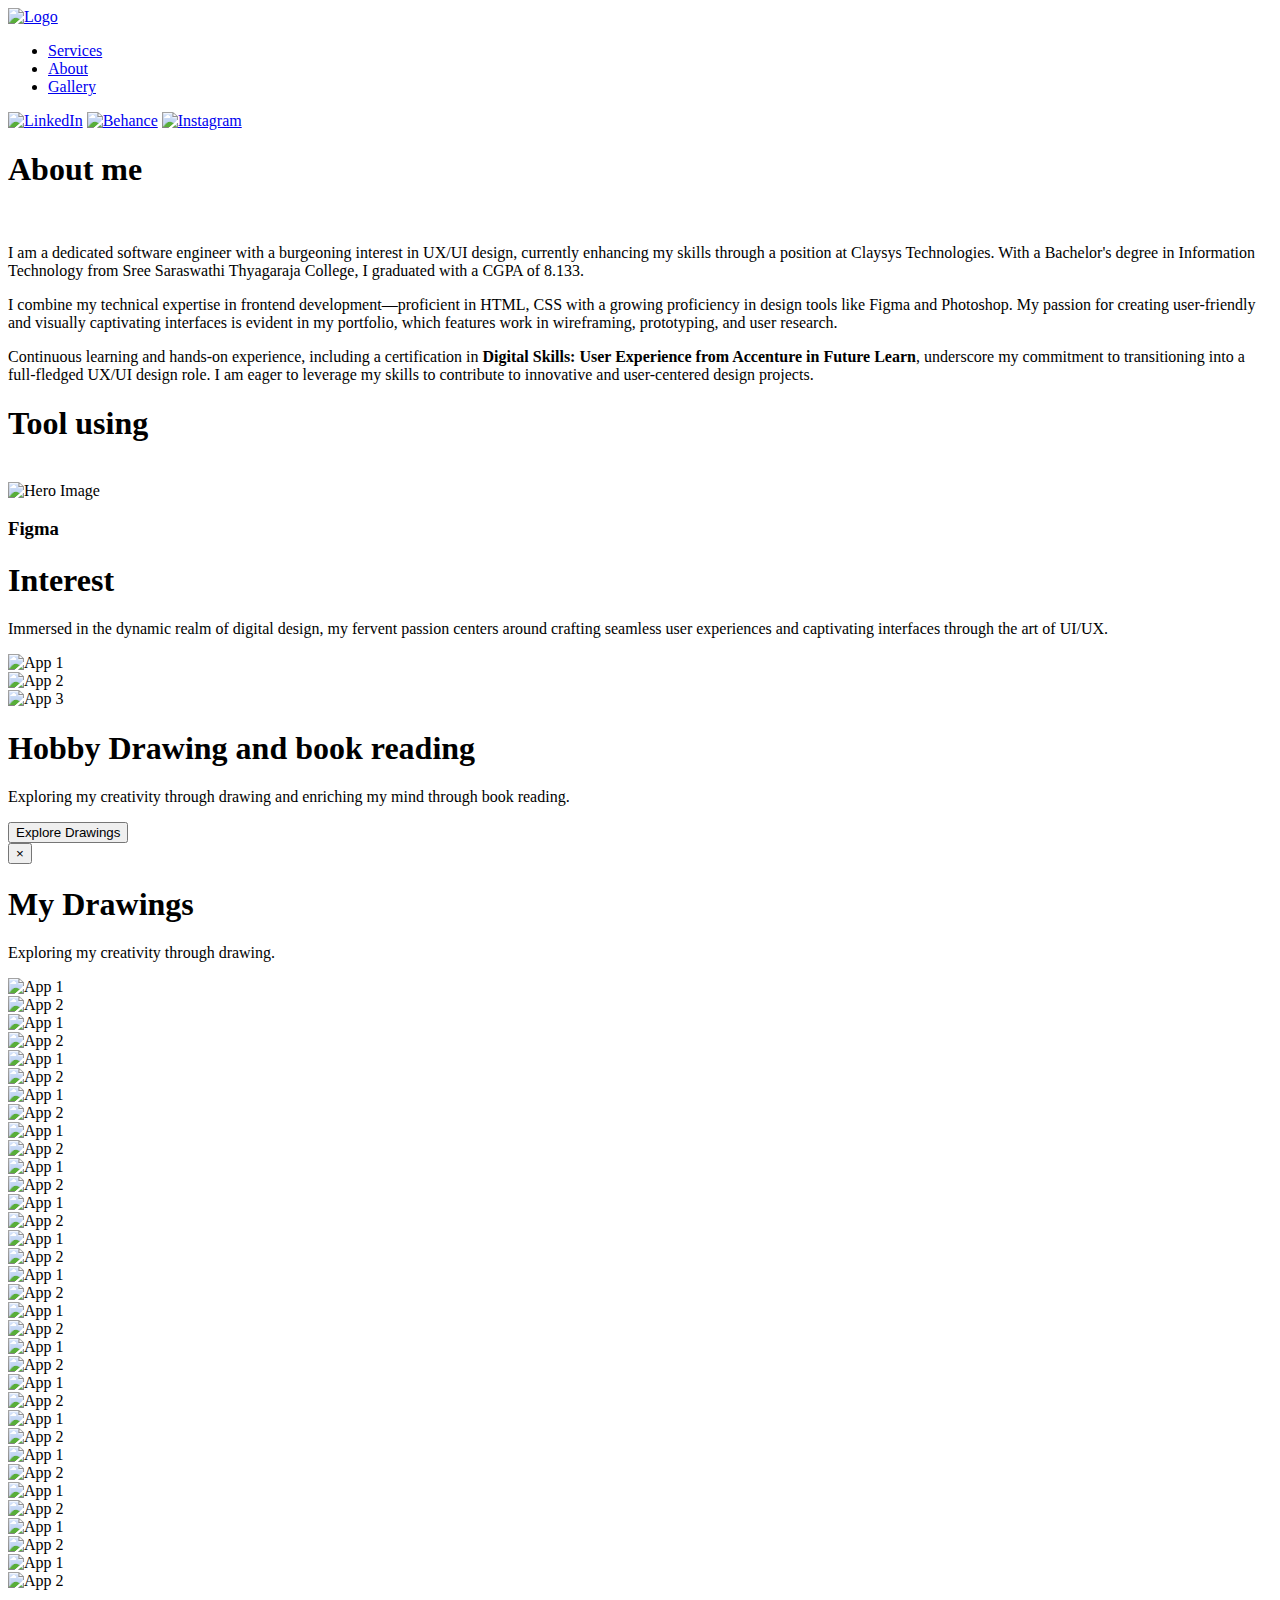
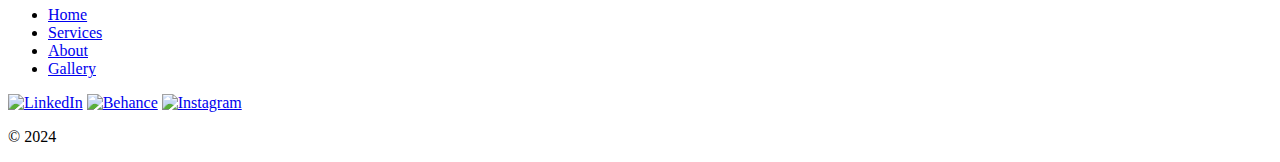
==== About.html @ 4603069f "Add files via upload" ====
<!DOCTYPE html>
<html lang="en">
<head>
    <meta charset="UTF-8">
    <meta name="viewport" content="width=device-width, initial-scale=1.0">
    <title>Gayathri's Portfolio</title>
    <link rel="icon" type="image/png" href="images/Profile/MyPhoto.png">
    <link rel="stylesheet" href="Css/AboutStyle.css">
    <script src="Js/script.js" defer></script>
</head>
<body>
    <div class="Content">
        <header>
            <nav class="navbar">
                <a class="logo" href="index.html">
                    <img src="images/logo.png" alt="Logo">
                </a>
                <ul class="nav-links">
                    <li><a href="Services.html">Services</a></li>
                    <li><a href="About.html" class="Service">About</a></li>
                    <li><a href="Gallery.html">Gallery</a></li>
                </ul>
                <div class="social">
                    <a href="https://www.linkedin.com/in/gayathri-n-0a5011224" class="social-icon" target="_blank"><img src="Images/LinkedIn.png" alt="LinkedIn" width="24px" height="24px"></a>
                    <a href="https://www.behance.net/gayathrin4" class="social-icon" target="_blank"><img src="Images/Behance.png" alt="Behance" width="24px" height="24px"></a>
                    <a href="https://www.instagram.com/uiux.designdazzle?igsh=eHFyc3NlMGcxOTBs" class="social-icon" target="_blank"><img src="Images/Instagram.png" alt="Instagram" width="24px" height="24px"></a>
                </div>
                <div class="hamburger">
                    <span></span>
                    <span></span>
                    <span></span>
                </div>
            </nav>
        </header>
        <div class="project">
            <h1><span>About me</span></h1><br>
            <p>I am a dedicated software engineer with a burgeoning interest in UX/UI design, currently enhancing my skills through a position at Claysys Technologies. With a Bachelor's degree in Information Technology from Sree Saraswathi Thyagaraja College, I graduated with a CGPA of 8.133.</p>
            <p>I combine my technical expertise in frontend development—proficient in HTML, CSS with a growing proficiency in design tools like Figma and Photoshop. My passion for creating user-friendly and visually captivating interfaces is evident in my portfolio, which features work in wireframing, prototyping, and user research.</p>
            <p>Continuous learning and hands-on experience, including a certification in <b>Digital Skills: User Experience from Accenture in Future Learn</b>, underscore my commitment to transitioning into a full-fledged UX/UI design role. I am eager to leverage my skills to contribute to innovative and user-centered design projects.</p>
        </div>
        <!--Hero Section end-->
        <section class="hero">
            <div class="hero-content">
                <h1 class="hero-con">Tool using</h1>
            </div>
            <br>
            <div class="hero-image">
                <img src="images/Figma.png" alt="Hero Image" width="70px" height="70px">
                <h3>Figma</h3>
            </div>
        </section>
        <div class="project">
            <h1><span>Interest</span></h1>
            <p>Immersed in the dynamic realm of digital design, my fervent passion centers around crafting seamless user experiences and captivating interfaces through the art of UI/UX.</p>
        </div>
        <main>
            <div class="grid-container">
                <div class="grid-item">
                    <img src="images/source-2.png" alt="App 1">
                </div>
                <div class="grid-item">
                    <img src="images/source-1.png" alt="App 2">
                </div>
                <div class="grid-item">
                    <img src="images/source-3.png" alt="App 3">
                </div>
            </div>
        </main>
        <div class="Hobby">
            <h1>Hobby <span>Drawing and book reading</span></h1>
            <p class="hero-body">Exploring my creativity through drawing and enriching my mind through book reading.</p>
            <button id="popup-btn-drawing" onclick="openPopupDrawing()">Explore Drawings</button>
        </div>
    </div>
    <!--Drawing popup-->
    <div id="popup-overlay-drawing" class="popup-overlay"></div>
    <div class="Popup-drawing" id="popup-drawing">
        <button class="close-btn" onclick="closePopupDrawing()">×</button>
        <div class="text-content">
            <h1>My Drawings</h1>
            <p>Exploring my creativity through drawing.</p>
        </div>
        <main>
            <div class="grid-container">
                <div class="grid-item">
                    <img src="images/Drawing/Drawing-01.png" alt="App 1">
                </div>
                <div class="grid-item">
                    <img src="images/Drawing/Drawing-02.png" alt="App 2">
                </div>                  
            </div>            
            <div class="grid-container">
                <div class="grid-item">
                    <img src="images/Drawing/Drawing-03.png" alt="App 1">
                </div>
                <div class="grid-item">
                    <img src="images/Drawing/Drawing-04.png" alt="App 2">
                </div>                  
            </div>   
            <div class="grid-container">
                <div class="grid-item">
                    <img src="images/Drawing/Drawing-05.png" alt="App 1">
                </div>
                <div class="grid-item">
                    <img src="images/Drawing/Drawing-06.png" alt="App 2">
                </div>                  
            </div>   
            <div class="grid-container">
                <div class="grid-item">
                    <img src="images/Drawing/Drawing-07.png" alt="App 1">
                </div>
                <div class="grid-item">
                    <img src="images/Drawing/Drawing-08.png" alt="App 2">
                </div>                  
            </div>   
            <div class="grid-container">
                <div class="grid-item">
                    <img src="images/Drawing/Drawing-09.png" alt="App 1">
                </div>
                <div class="grid-item">
                    <img src="images/Drawing/Drawing-10.png" alt="App 2">
                </div>                  
            </div>   

            <div class="grid-container">
                <div class="grid-item">
                    <img src="images/Drawing/Drawing-11.png" alt="App 1">
                </div>
                <div class="grid-item">
                    <img src="images/Drawing/Drawing-12.png" alt="App 2">
                </div>                  
            </div>   <div class="grid-container">
                <div class="grid-item">
                    <img src="images/Drawing/Drawing-13.png" alt="App 1">
                </div>
                <div class="grid-item">
                    <img src="images/Drawing/Drawing-14.png" alt="App 2">
                </div>                  
            </div>   
            <div class="grid-container">
                <div class="grid-item">
                    <img src="images/Drawing/Drawing-15.png" alt="App 1">
                </div>
                <div class="grid-item">
                    <img src="images/Drawing/Drawing-16.png" alt="App 2">
                </div>                  
            </div>   
            <div class="grid-container">
                <div class="grid-item">
                    <img src="images/Drawing/Drawing-17.png" alt="App 1">
                </div>
                <div class="grid-item">
                    <img src="images/Drawing/Drawing-18.png" alt="App 2">
                </div>                  
            </div>   
            <div class="grid-container">
                <div class="grid-item">
                    <img src="images/Drawing/Drawing-19.png" alt="App 1">
                </div>
                <div class="grid-item">
                    <img src="images/Drawing/Drawing-20.png" alt="App 2">
                </div>                  
            </div>   
            <div class="grid-container">
                <div class="grid-item">
                    <img src="images/Drawing/Drawing-21.png" alt="App 1">
                </div>
                <div class="grid-item">
                    <img src="images/Drawing/Drawing-22.png" alt="App 2">
                </div>                  
            </div>   
            <div class="grid-container">
                <div class="grid-item">
                    <img src="images/Drawing/Drawing-23.png" alt="App 1">
                </div>
                <div class="grid-item">
                    <img src="images/Drawing/Drawing-24.png" alt="App 2">
                </div>                  
            </div>   
            <div class="grid-container">
                <div class="grid-item">
                    <img src="images/Drawing/Drawing-25.png" alt="App 1">
                </div>
                <div class="grid-item">
                    <img src="images/Drawing/Drawing-26.png" alt="App 2">
                </div>                  
            </div>   
            <div class="grid-container">
                <div class="grid-item">
                    <img src="images/Drawing/Drawing-27.png" alt="App 1">
                </div>
                <div class="grid-item">
                    <img src="images/Drawing/Drawing-28.png" alt="App 2">
                </div>                  
            </div> 
            <div class="grid-container">
                <div class="grid-item">
                    <img src="images/Drawing/Drawing-29.png" alt="App 1">
                </div>
                <div class="grid-item">
                    <img src="images/Drawing/Drawing-30.png" alt="App 2">
                </div>                  
            </div> 
            <div class="grid-container">
                <div class="grid-item">
                    <img src="images/Drawing/Drawing-31.png" alt="App 1">
                </div>
                <div class="grid-item">
                    <img src="images/Drawing/Drawing-32.png" alt="App 2">
                </div>                  
            </div> 
            <div class="grid-container">
                <div class="grid-item">
                    <img src="images/Drawing/Drawing-33.png" alt="App 1">
                </div>
                <div class="grid-item">
                    <img src="images/Drawing/Drawing-34.png" alt="App 2">
                </div>                  
            </div> 

        </main>
    </div>
    <footer>
        <ul>
            <li><a href="index.html">Home</a></li>
            <li><a href="Services.html">Services</a></li>
            <li><a href="About.html">About</a></li>
            <li><a href="Gallery.html">Gallery</a></li>
        </ul>
        <div>
            <a href="https://www.linkedin.com/in/gayathri-n-0a5011224" class="social-icon" target="_blank"><img src="Images/LinkedIn1.png" alt="LinkedIn" width="24px" height="24px"></a>
            <a href="https://www.behance.net/gayathrin4" class="social-icon" target="_blank"><img src="Images/Behance1.png" alt="Behance" width="24px" height="24px"></a>
            <a href="https://www.instagram.com/uiux.designdazzle?igsh=eHFyc3NlMGcxOTBs" class="social-icon" target="_blank"><img src="Images/Instagram1.png" alt="Instagram" width="24px" height="24px"></a>
        </div>
        <p>&copy; 2024</p>
    </footer>
</body>
</html>
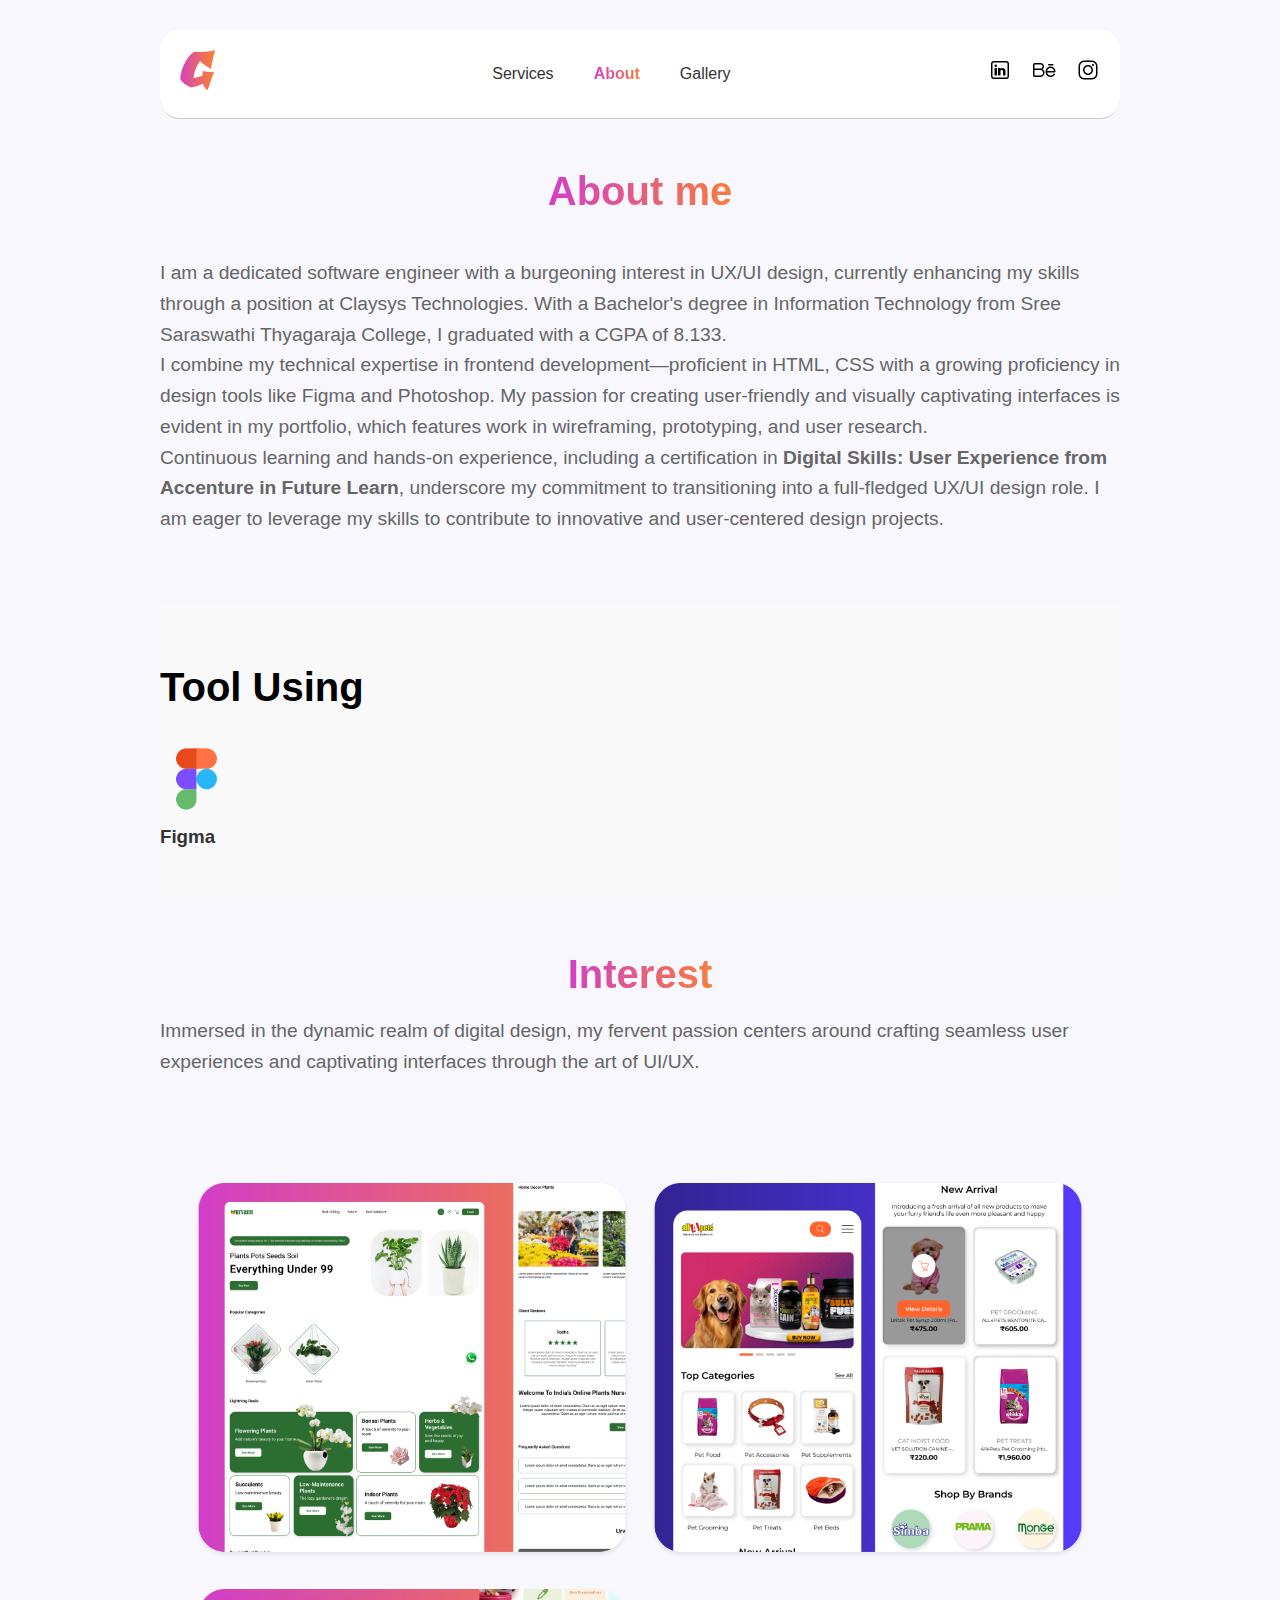
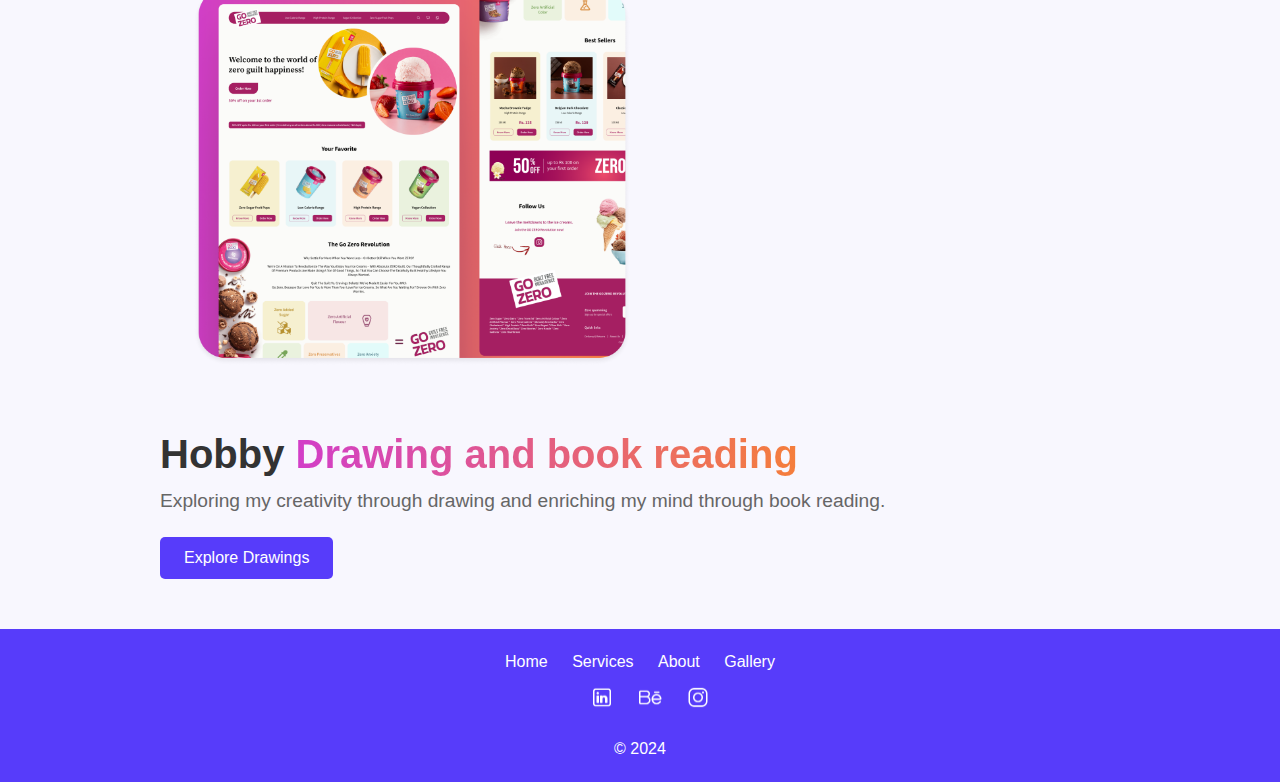
==== commit 6c0e0c66: "Update About.html" ====
--- a/About.html
+++ b/About.html
@@ -13,7 +13,7 @@
         <header>
             <nav class="navbar">
                 <a class="logo" href="index.html">
-                    <img src="images/logo.png" alt="Logo">
+                    <img src="Images/Logo.png" alt="Logo">
                 </a>
                 <ul class="nav-links">
                     <li><a href="Services.html">Services</a></li>
@@ -45,7 +45,7 @@
             </div>
             <br>
             <div class="hero-image">
-                <img src="images/Figma.png" alt="Hero Image" width="70px" height="70px">
+                <img src="Images/Figma.png" alt="Hero Image" width="70px" height="70px">
                 <h3>Figma</h3>
             </div>
         </section>
@@ -56,13 +56,13 @@
         <main>
             <div class="grid-container">
                 <div class="grid-item">
-                    <img src="images/source-2.png" alt="App 1">
-                </div>
-                <div class="grid-item">
-                    <img src="images/source-1.png" alt="App 2">
-                </div>
-                <div class="grid-item">
-                    <img src="images/source-3.png" alt="App 3">
+                    <img src="Images/source-2.png" alt="App 1">
+                </div>
+                <div class="grid-item">
+                    <img src="Images/source-1.png" alt="App 2">
+                </div>
+                <div class="grid-item">
+                    <img src="Images/source-3.png" alt="App 3">
                 </div>
             </div>
         </main>
@@ -83,138 +83,138 @@
         <main>
             <div class="grid-container">
                 <div class="grid-item">
-                    <img src="images/Drawing/Drawing-01.png" alt="App 1">
-                </div>
-                <div class="grid-item">
-                    <img src="images/Drawing/Drawing-02.png" alt="App 2">
+                    <img src="Images/Drawing/Drawing-01.png" alt="App 1">
+                </div>
+                <div class="grid-item">
+                    <img src="Images/Drawing/Drawing-02.png" alt="App 2">
                 </div>                  
             </div>            
             <div class="grid-container">
                 <div class="grid-item">
-                    <img src="images/Drawing/Drawing-03.png" alt="App 1">
-                </div>
-                <div class="grid-item">
-                    <img src="images/Drawing/Drawing-04.png" alt="App 2">
-                </div>                  
-            </div>   
-            <div class="grid-container">
-                <div class="grid-item">
-                    <img src="images/Drawing/Drawing-05.png" alt="App 1">
-                </div>
-                <div class="grid-item">
-                    <img src="images/Drawing/Drawing-06.png" alt="App 2">
-                </div>                  
-            </div>   
-            <div class="grid-container">
-                <div class="grid-item">
-                    <img src="images/Drawing/Drawing-07.png" alt="App 1">
-                </div>
-                <div class="grid-item">
-                    <img src="images/Drawing/Drawing-08.png" alt="App 2">
-                </div>                  
-            </div>   
-            <div class="grid-container">
-                <div class="grid-item">
-                    <img src="images/Drawing/Drawing-09.png" alt="App 1">
-                </div>
-                <div class="grid-item">
-                    <img src="images/Drawing/Drawing-10.png" alt="App 2">
+                    <img src="Images/Drawing/Drawing-03.png" alt="App 1">
+                </div>
+                <div class="grid-item">
+                    <img src="Images/Drawing/Drawing-04.png" alt="App 2">
+                </div>                  
+            </div>   
+            <div class="grid-container">
+                <div class="grid-item">
+                    <img src="Images/Drawing/Drawing-05.png" alt="App 1">
+                </div>
+                <div class="grid-item">
+                    <img src="Images/Drawing/Drawing-06.png" alt="App 2">
+                </div>                  
+            </div>   
+            <div class="grid-container">
+                <div class="grid-item">
+                    <img src="Images/Drawing/Drawing-07.png" alt="App 1">
+                </div>
+                <div class="grid-item">
+                    <img src="Images/Drawing/Drawing-08.png" alt="App 2">
+                </div>                  
+            </div>   
+            <div class="grid-container">
+                <div class="grid-item">
+                    <img src="Images/Drawing/Drawing-09.png" alt="App 1">
+                </div>
+                <div class="grid-item">
+                    <img src="Images/Drawing/Drawing-10.png" alt="App 2">
                 </div>                  
             </div>   
 
             <div class="grid-container">
                 <div class="grid-item">
-                    <img src="images/Drawing/Drawing-11.png" alt="App 1">
-                </div>
-                <div class="grid-item">
-                    <img src="images/Drawing/Drawing-12.png" alt="App 2">
+                    <img src="Images/Drawing/Drawing-11.png" alt="App 1">
+                </div>
+                <div class="grid-item">
+                    <img src="Images/Drawing/Drawing-12.png" alt="App 2">
                 </div>                  
             </div>   <div class="grid-container">
                 <div class="grid-item">
-                    <img src="images/Drawing/Drawing-13.png" alt="App 1">
-                </div>
-                <div class="grid-item">
-                    <img src="images/Drawing/Drawing-14.png" alt="App 2">
-                </div>                  
-            </div>   
-            <div class="grid-container">
-                <div class="grid-item">
-                    <img src="images/Drawing/Drawing-15.png" alt="App 1">
-                </div>
-                <div class="grid-item">
-                    <img src="images/Drawing/Drawing-16.png" alt="App 2">
-                </div>                  
-            </div>   
-            <div class="grid-container">
-                <div class="grid-item">
-                    <img src="images/Drawing/Drawing-17.png" alt="App 1">
-                </div>
-                <div class="grid-item">
-                    <img src="images/Drawing/Drawing-18.png" alt="App 2">
-                </div>                  
-            </div>   
-            <div class="grid-container">
-                <div class="grid-item">
-                    <img src="images/Drawing/Drawing-19.png" alt="App 1">
-                </div>
-                <div class="grid-item">
-                    <img src="images/Drawing/Drawing-20.png" alt="App 2">
-                </div>                  
-            </div>   
-            <div class="grid-container">
-                <div class="grid-item">
-                    <img src="images/Drawing/Drawing-21.png" alt="App 1">
-                </div>
-                <div class="grid-item">
-                    <img src="images/Drawing/Drawing-22.png" alt="App 2">
-                </div>                  
-            </div>   
-            <div class="grid-container">
-                <div class="grid-item">
-                    <img src="images/Drawing/Drawing-23.png" alt="App 1">
-                </div>
-                <div class="grid-item">
-                    <img src="images/Drawing/Drawing-24.png" alt="App 2">
-                </div>                  
-            </div>   
-            <div class="grid-container">
-                <div class="grid-item">
-                    <img src="images/Drawing/Drawing-25.png" alt="App 1">
-                </div>
-                <div class="grid-item">
-                    <img src="images/Drawing/Drawing-26.png" alt="App 2">
-                </div>                  
-            </div>   
-            <div class="grid-container">
-                <div class="grid-item">
-                    <img src="images/Drawing/Drawing-27.png" alt="App 1">
-                </div>
-                <div class="grid-item">
-                    <img src="images/Drawing/Drawing-28.png" alt="App 2">
-                </div>                  
-            </div> 
-            <div class="grid-container">
-                <div class="grid-item">
-                    <img src="images/Drawing/Drawing-29.png" alt="App 1">
-                </div>
-                <div class="grid-item">
-                    <img src="images/Drawing/Drawing-30.png" alt="App 2">
-                </div>                  
-            </div> 
-            <div class="grid-container">
-                <div class="grid-item">
-                    <img src="images/Drawing/Drawing-31.png" alt="App 1">
-                </div>
-                <div class="grid-item">
-                    <img src="images/Drawing/Drawing-32.png" alt="App 2">
-                </div>                  
-            </div> 
-            <div class="grid-container">
-                <div class="grid-item">
-                    <img src="images/Drawing/Drawing-33.png" alt="App 1">
-                </div>
-                <div class="grid-item">
-                    <img src="images/Drawing/Drawing-34.png" alt="App 2">
+                    <img src="Images/Drawing/Drawing-13.png" alt="App 1">
+                </div>
+                <div class="grid-item">
+                    <img src="Images/Drawing/Drawing-14.png" alt="App 2">
+                </div>                  
+            </div>   
+            <div class="grid-container">
+                <div class="grid-item">
+                    <img src="Images/Drawing/Drawing-15.png" alt="App 1">
+                </div>
+                <div class="grid-item">
+                    <img src="Images/Drawing/Drawing-16.png" alt="App 2">
+                </div>                  
+            </div>   
+            <div class="grid-container">
+                <div class="grid-item">
+                    <img src="Images/Drawing/Drawing-17.png" alt="App 1">
+                </div>
+                <div class="grid-item">
+                    <img src="Images/Drawing/Drawing-18.png" alt="App 2">
+                </div>                  
+            </div>   
+            <div class="grid-container">
+                <div class="grid-item">
+                    <img src="Images/Drawing/Drawing-19.png" alt="App 1">
+                </div>
+                <div class="grid-item">
+                    <img src="Images/Drawing/Drawing-20.png" alt="App 2">
+                </div>                  
+            </div>   
+            <div class="grid-container">
+                <div class="grid-item">
+                    <img src="Images/Drawing/Drawing-21.png" alt="App 1">
+                </div>
+                <div class="grid-item">
+                    <img src="Images/Drawing/Drawing-22.png" alt="App 2">
+                </div>                  
+            </div>   
+            <div class="grid-container">
+                <div class="grid-item">
+                    <img src="Images/Drawing/Drawing-23.png" alt="App 1">
+                </div>
+                <div class="grid-item">
+                    <img src="Images/Drawing/Drawing-24.png" alt="App 2">
+                </div>                  
+            </div>   
+            <div class="grid-container">
+                <div class="grid-item">
+                    <img src="Images/Drawing/Drawing-25.png" alt="App 1">
+                </div>
+                <div class="grid-item">
+                    <img src="Images/Drawing/Drawing-26.png" alt="App 2">
+                </div>                  
+            </div>   
+            <div class="grid-container">
+                <div class="grid-item">
+                    <img src="Images/Drawing/Drawing-27.png" alt="App 1">
+                </div>
+                <div class="grid-item">
+                    <img src="Images/Drawing/Drawing-28.png" alt="App 2">
+                </div>                  
+            </div> 
+            <div class="grid-container">
+                <div class="grid-item">
+                    <img src="Images/Drawing/Drawing-29.png" alt="App 1">
+                </div>
+                <div class="grid-item">
+                    <img src="Images/Drawing/Drawing-30.png" alt="App 2">
+                </div>                  
+            </div> 
+            <div class="grid-container">
+                <div class="grid-item">
+                    <img src="Images/Drawing/Drawing-31.png" alt="App 1">
+                </div>
+                <div class="grid-item">
+                    <img src="Images/Drawing/Drawing-32.png" alt="App 2">
+                </div>                  
+            </div> 
+            <div class="grid-container">
+                <div class="grid-item">
+                    <img src="Images/Drawing/Drawing-33.png" alt="App 1">
+                </div>
+                <div class="grid-item">
+                    <img src="Images/Drawing/Drawing-34.png" alt="App 2">
                 </div>                  
             </div> 
 
--- a/Css/AboutStyle.css
+++ b/Css/AboutStyle.css
@@ -0,0 +1,420 @@
+* {
+    margin: 0;
+    padding: 0;
+    box-sizing: border-box;
+}
+
+body {
+    font-family: 'Segoe UI', Tahoma, Geneva, Verdana, sans-serif, sans-serif;
+    color: #333;
+    background-color: #F8F7FE;
+    line-height: 1.6;
+}
+.Content{
+    margin: 30px 160px 0 160px;
+}
+
+header {
+    background-color: #ffffff;
+    padding: 20px;
+    border-bottom: 1px solid #ccc;
+    border-radius: 20px;
+}
+
+.navbar {
+    display: flex;
+    justify-content: space-between;
+    align-items: center;
+    position: relative;
+}
+
+.logo img {
+    height: 40px;
+}
+
+.nav-links {
+    display: flex;
+    list-style: none;
+}
+
+.nav-links li {
+    margin-left: 40px;
+}
+
+.nav-links li a {
+    text-decoration: none;
+    color: #333;
+    font-weight: 500;
+}
+
+.nav-links .Service{
+    font-weight: 700;
+    background: linear-gradient(to right, #D23EC8, #F57E3B);
+    -webkit-background-clip: text;
+    background-clip: text;
+    color: transparent;
+}
+
+.social {
+    display: flex;
+}
+
+.social-icon {
+    margin-left: 20px;
+    text-decoration: none;
+    color: #333;
+}
+
+.hamburger {
+    display: none;
+    flex-direction: column;
+    cursor: pointer;
+}
+
+.hamburger span {
+    height: 2px;
+    width: 25px;
+    background: #333;
+    margin: 4px;
+    border-radius: 5px;
+}
+
+.hero {
+    align-items: center;
+    padding: 50px 0px;
+    background-color: #f9f9f9;
+}
+
+.hero-content {
+    max-width: 50%;
+    align-items: center;
+}
+
+.hero-content h1{
+    text-transform: capitalize;
+    font-size: 2.5em;
+    color: #000;
+    align-items: center;
+}
+
+.hero-content h1 span{
+    color: #5B5EFC;
+    margin-bottom: 20px;
+}
+
+.hero-content h2 {
+    font-size: 2em;
+    background: linear-gradient(to right, #D23EC8, #F57E3B);
+    -webkit-background-clip: text;
+    background-clip: text;
+    color: transparent;
+    
+}
+
+.hero-content h2 span {
+    background: linear-gradient(to right, #D23EC8, #F57E3B);
+    -webkit-background-clip: text;
+    background-clip: text;
+    color: transparent;
+}
+
+.hero-image img {
+    max-width: 100%;
+    height: auto;
+}
+
+div h1 {
+    font-size: 2.5rem;
+    margin: 0;
+}
+
+div h1 span {
+    background: linear-gradient(to right, #D23EC8, #F57E3B);
+    -webkit-background-clip: text;
+    background-clip: text;
+    color: transparent;
+}
+
+div .hero-body{
+    font-size: 1.2rem;
+    color: #666;
+}
+
+div p {
+    font-size: 1.2rem;
+    color: #fff;
+}
+
+div button {
+    margin-top: 20px;
+    background-color: #573CFA;
+    color: #fff;
+    border: none;
+    padding: 0.75rem 1.5rem;
+    font-size: 1rem;
+    cursor: pointer;
+    border-radius: 5px;
+    transition: background-color 0.3s;
+}
+
+/* div button:hover {
+    background-color: #573CFA;
+} */
+
+main {
+    padding: 2rem;
+}
+
+.grid-container {
+    display: grid;
+    grid-template-columns: repeat(auto-fill, minmax(300px, 1fr));
+    gap: 1rem;
+    margin-bottom: 1rem;
+}
+
+.grid-item {
+    background-color: none;
+   
+}
+
+.grid-item img {
+    width: 100%;
+    box-shadow: 0 rgba(0, 0, 0, 0.1);
+}
+
+.project{
+    margin: 40px auto;    
+    margin-bottom: 70px;
+}
+
+.project h1 {
+    text-align: center;
+    font-size: 2.5rem;
+    margin-bottom: 10px;
+}
+
+.project h1 span {
+    background: linear-gradient(to right, #D23EC8, #F57E3B);
+    -webkit-background-clip: text;
+    background-clip: text;
+    color: transparent;
+}
+
+.project p {
+    margin: 0 auto;
+    font-size: 1.2rem;
+    color: #666;
+}
+.container {
+    display: flex;
+    flex-direction: row;
+    align-items: center;
+    overflow: hidden;
+    max-width: 1200px;
+    margin-bottom: 30px;
+}
+
+.text-content {
+    padding: 2rem;
+    flex: 1;
+}
+
+.text-content h2 {
+    background: linear-gradient(to right, #D23EC8, #F57E3B);
+    -webkit-background-clip: text;
+    background-clip: text;
+    color: transparent;
+    font-size: 1rem;
+    text-transform: uppercase;
+}
+
+.text-content h1 {
+    font-size: 2.5rem;
+    margin: 0;
+    margin-bottom: 1rem;
+}
+
+.text-content p {
+    font-size: 1.2rem;
+    color: #666;
+    margin-bottom: 2rem;
+}
+
+.container .text-content .view-more-container{
+    display: flex;
+    align-items: center;
+}
+
+.view-more {
+    font-size: 1rem;
+    background: linear-gradient(to right, #D23EC8, #F57E3B);
+    -webkit-background-clip: text;
+    background-clip: text;
+    color: transparent;
+    text-decoration: none;
+    font-weight: bold;
+    align-items: center;
+    margin-right: 0.5rem;
+}
+
+.view-more:hover {
+    text-decoration: underline;
+}
+
+.image-content {
+    flex: 1;
+}
+
+.image-content img {
+    width: 100%;
+    height: auto;
+    border-top-right-radius: 10px;
+    border-bottom-right-radius: 10px;
+}
+
+footer {
+    background: #573CFA;
+    color: #fff;
+    padding: 20px;
+    text-align: center;
+}
+
+footer div{
+    margin-bottom: 20px;
+}
+
+footer ul {
+    list-style: none;
+    padding: 0;
+    margin-bottom: 10px;
+}
+
+footer ul li {
+    display: inline;
+    margin: 0 10px;
+}
+
+footer ul li a {
+    color: #fff;
+    text-decoration: none;
+}
+
+footer p{
+    font-size: 1rem;
+}
+
+.Popup-drawing{
+    display: none;
+    position: fixed;
+    left: 50%;
+    top: 50%;
+    transform: translate(-50%, -50%);
+    padding: 20px;
+    background-color: white;
+    box-shadow: 0 2px 10px rgba(0, 0, 0, 0.1);
+    border-radius: 5px;
+    z-index: 1000;
+    max-width: 90%;
+    max-height: 90%;
+    overflow-y: auto;
+}
+
+.popup-overlay {
+    display: none;
+    position: fixed;
+    left: 0;
+    top: 0;
+    width: 100%;
+    height: 100%;
+    background-color: rgba(0, 0, 0, 0.5);
+    z-index: 999;
+}
+
+.close-btn {
+    position: absolute;
+    top: 10px;
+    right: 10px;
+    border: none;
+    font-size: 40px;
+    cursor: pointer;
+    color: #000;
+    background-color: #fff;
+}
+
+.Hobby{
+    margin-bottom: 50px;
+}
+
+@media (max-width: 768px) {
+    .nav-links,
+    .social {
+        display: none;
+    }
+
+    .Content{
+        margin: 20px 30px 0 30px;
+    }
+
+    .nav-links.mobile-nav {
+        display: flex;
+        flex-direction: column;
+        width: 100%;
+        position: absolute;
+        top: 60px;
+        left: 0;
+        background-color: white;
+        border-top: 1px solid #ccc;
+    }
+
+    .nav-links.mobile-nav li {
+        text-align: center;
+        margin: 10px 0;
+    }
+
+    .social.mobile-nav {
+        display: flex;
+        justify-content: center;
+        margin-top: 10px;
+    }
+
+    .hamburger {
+        display: flex;
+    }
+
+    .hero {
+        flex-direction: column;
+        text-align: center;
+    }
+
+    .hero-content {
+        max-width: 100%;
+    }
+
+    .hero-content h1{
+        text-transform: capitalize;
+        font-size: 2em;
+        color: #000;
+        margin-bottom: 20px;
+    }
+
+    div h1 {
+        font-size: 2rem;
+        margin: 0;
+    }
+
+    .project h1 {
+        font-size: 2rem;
+        margin: 0;
+    }
+
+    .container {
+        flex-direction: column;
+    }
+
+    .image-content img {
+        align-items: center;
+        border-radius: 0;
+        border-bottom-left-radius: 10px;
+        border-bottom-right-radius: 10px;
+    }
+}
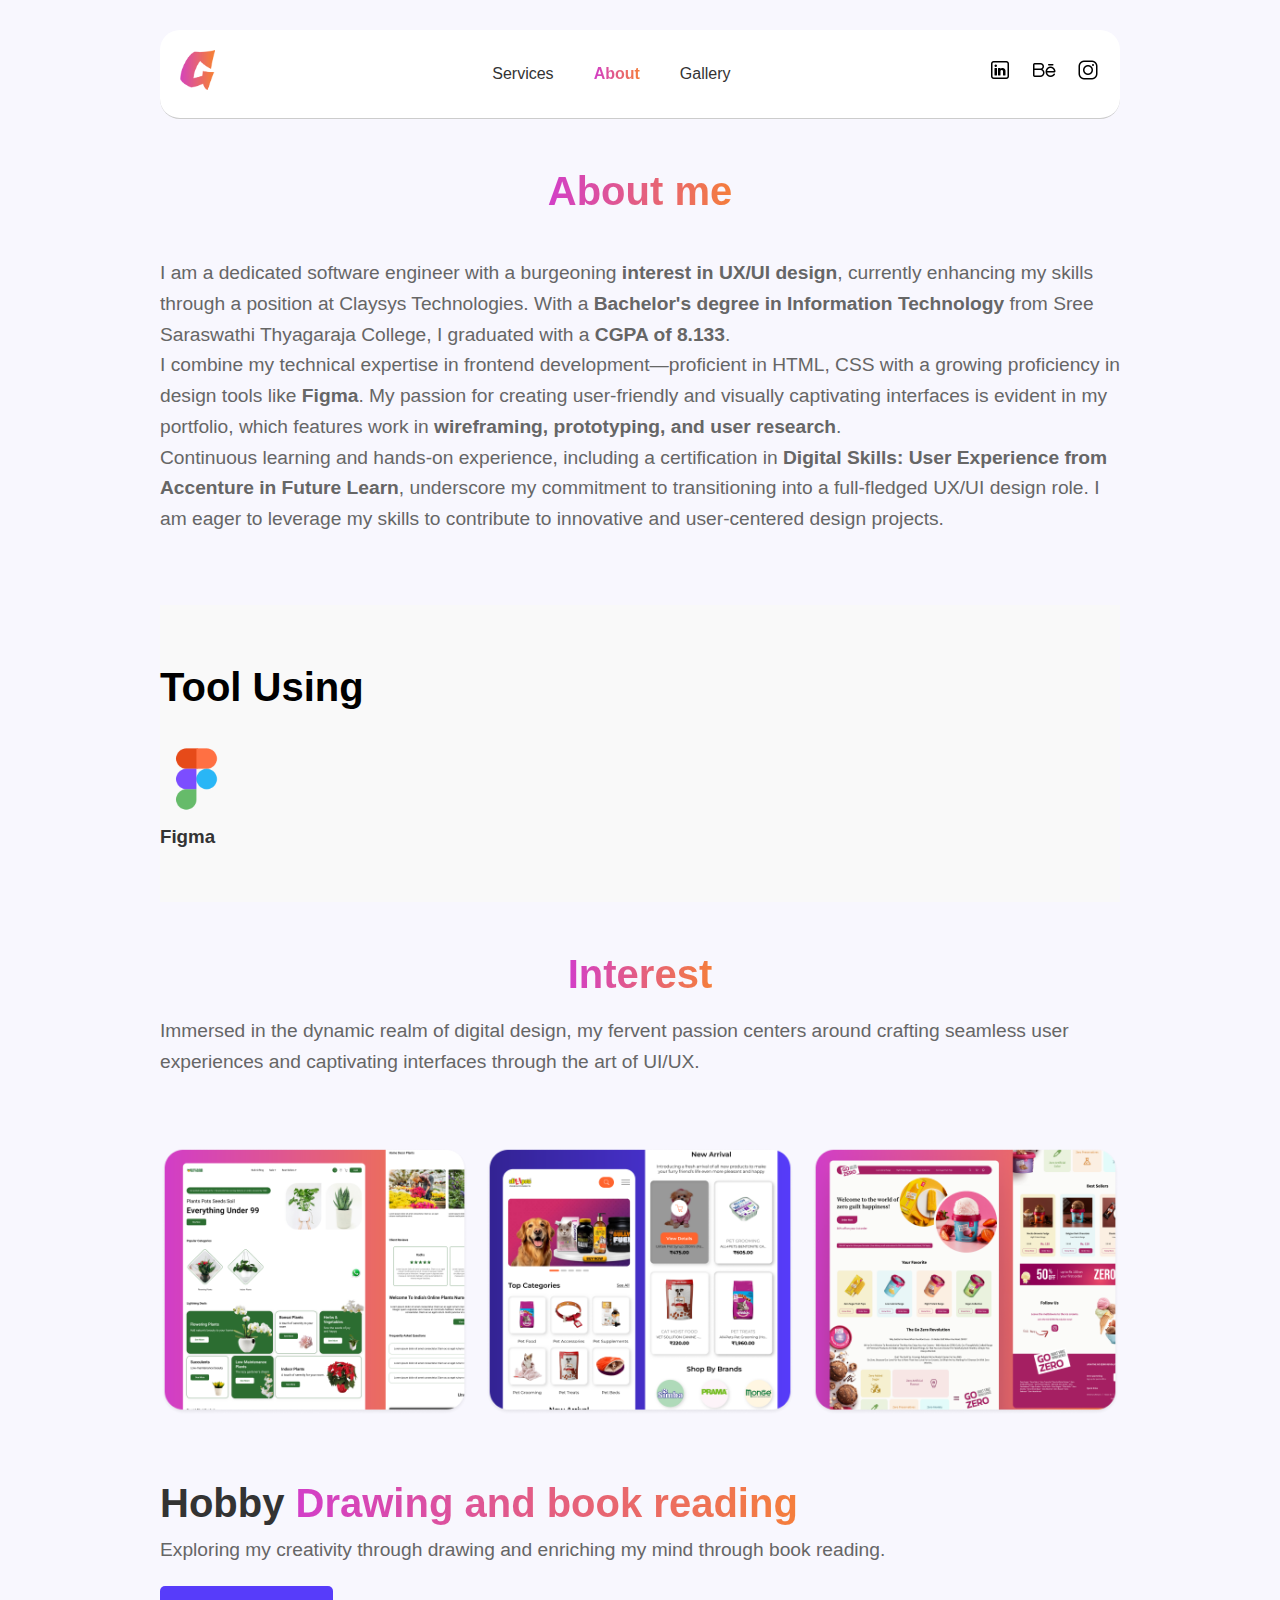
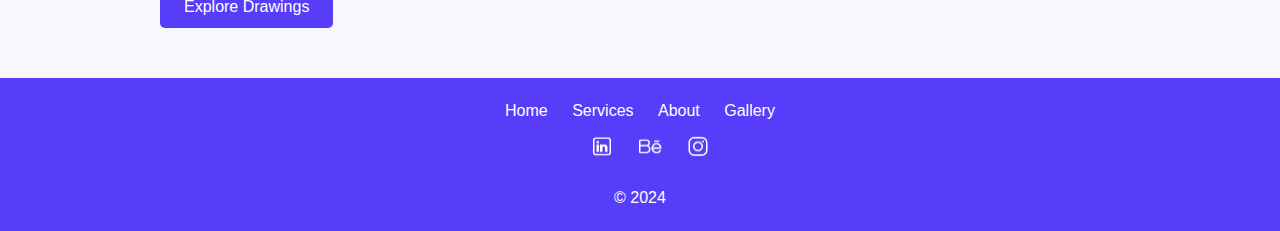
==== commit ef6f90bd: "Update About.html" ====
--- a/About.html
+++ b/About.html
@@ -4,7 +4,7 @@
     <meta charset="UTF-8">
     <meta name="viewport" content="width=device-width, initial-scale=1.0">
     <title>Gayathri's Portfolio</title>
-    <link rel="icon" type="image/png" href="images/Profile/MyPhoto.png">
+    <link rel="icon" type="image/png" href="Images/Profile/MyPhoto.png">
     <link rel="stylesheet" href="Css/AboutStyle.css">
     <script src="Js/script.js" defer></script>
 </head>
@@ -34,8 +34,8 @@
         </header>
         <div class="project">
             <h1><span>About me</span></h1><br>
-            <p>I am a dedicated software engineer with a burgeoning interest in UX/UI design, currently enhancing my skills through a position at Claysys Technologies. With a Bachelor's degree in Information Technology from Sree Saraswathi Thyagaraja College, I graduated with a CGPA of 8.133.</p>
-            <p>I combine my technical expertise in frontend development—proficient in HTML, CSS with a growing proficiency in design tools like Figma and Photoshop. My passion for creating user-friendly and visually captivating interfaces is evident in my portfolio, which features work in wireframing, prototyping, and user research.</p>
+            <p>I am a dedicated software engineer with a burgeoning <b>interest in UX/UI design</b>, currently enhancing my skills through a position at Claysys Technologies. With a <b>Bachelor's degree in Information Technology</b> from Sree Saraswathi Thyagaraja College, I graduated with a <b>CGPA of 8.133</b>.</p>
+            <p>I combine my technical expertise in frontend development—proficient in HTML, CSS with a growing proficiency in design tools like <b>Figma</b>. My passion for creating user-friendly and visually captivating interfaces is evident in my portfolio, which features work in <b>wireframing, prototyping, and user research</b>.</p>
             <p>Continuous learning and hands-on experience, including a certification in <b>Digital Skills: User Experience from Accenture in Future Learn</b>, underscore my commitment to transitioning into a full-fledged UX/UI design role. I am eager to leverage my skills to contribute to innovative and user-centered design projects.</p>
         </div>
         <!--Hero Section end-->
--- a/Css/AboutStyle.css
+++ b/Css/AboutStyle.css
@@ -162,7 +162,7 @@
 } */
 
 main {
-    padding: 2rem;
+    padding-bottom: 2rem;
 }
 
 .grid-container {
@@ -339,6 +339,7 @@
     cursor: pointer;
     color: #000;
     background-color: #fff;
+    padding: 0 !important;
 }
 
 .Hobby{
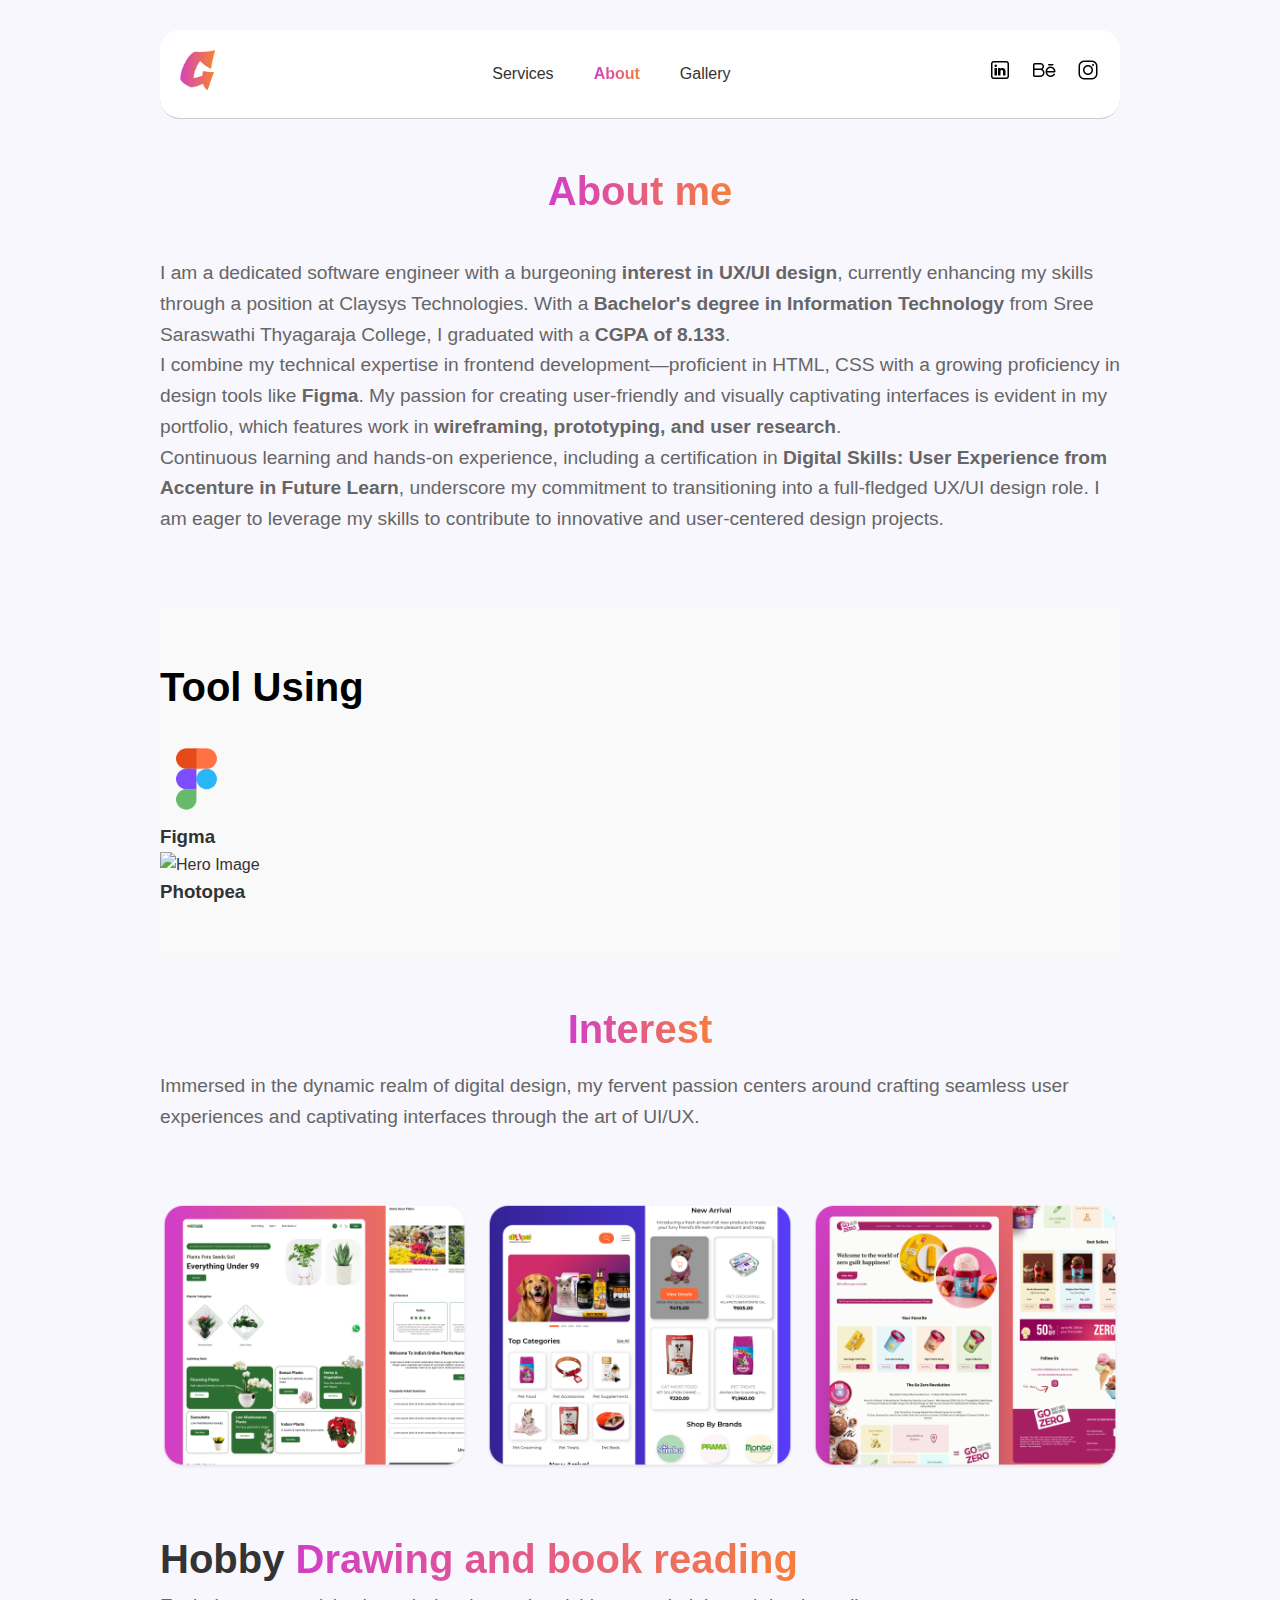
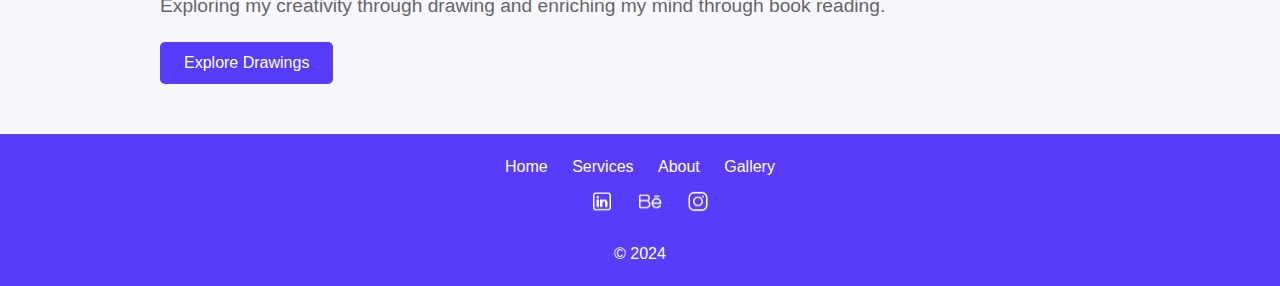
==== commit 55b96ffe: "Update About.html" ====
--- a/About.html
+++ b/About.html
@@ -45,8 +45,14 @@
             </div>
             <br>
             <div class="hero-image">
-                <img src="Images/Figma.png" alt="Hero Image" width="70px" height="70px">
-                <h3>Figma</h3>
+                <div class="image-wrapper">
+                    <img src="Images/Figma.png" alt="Hero Image" width="70px" height="70px">
+                    <h3>Figma</h3>
+                </div>
+                <div class="image-wrapper">
+                    <img src="Images/Photopea.jpg" alt="Hero Image" width="70px" height="70px">
+                    <h3>Photopea</h3>
+                </div>
             </div>
         </section>
         <div class="project">
